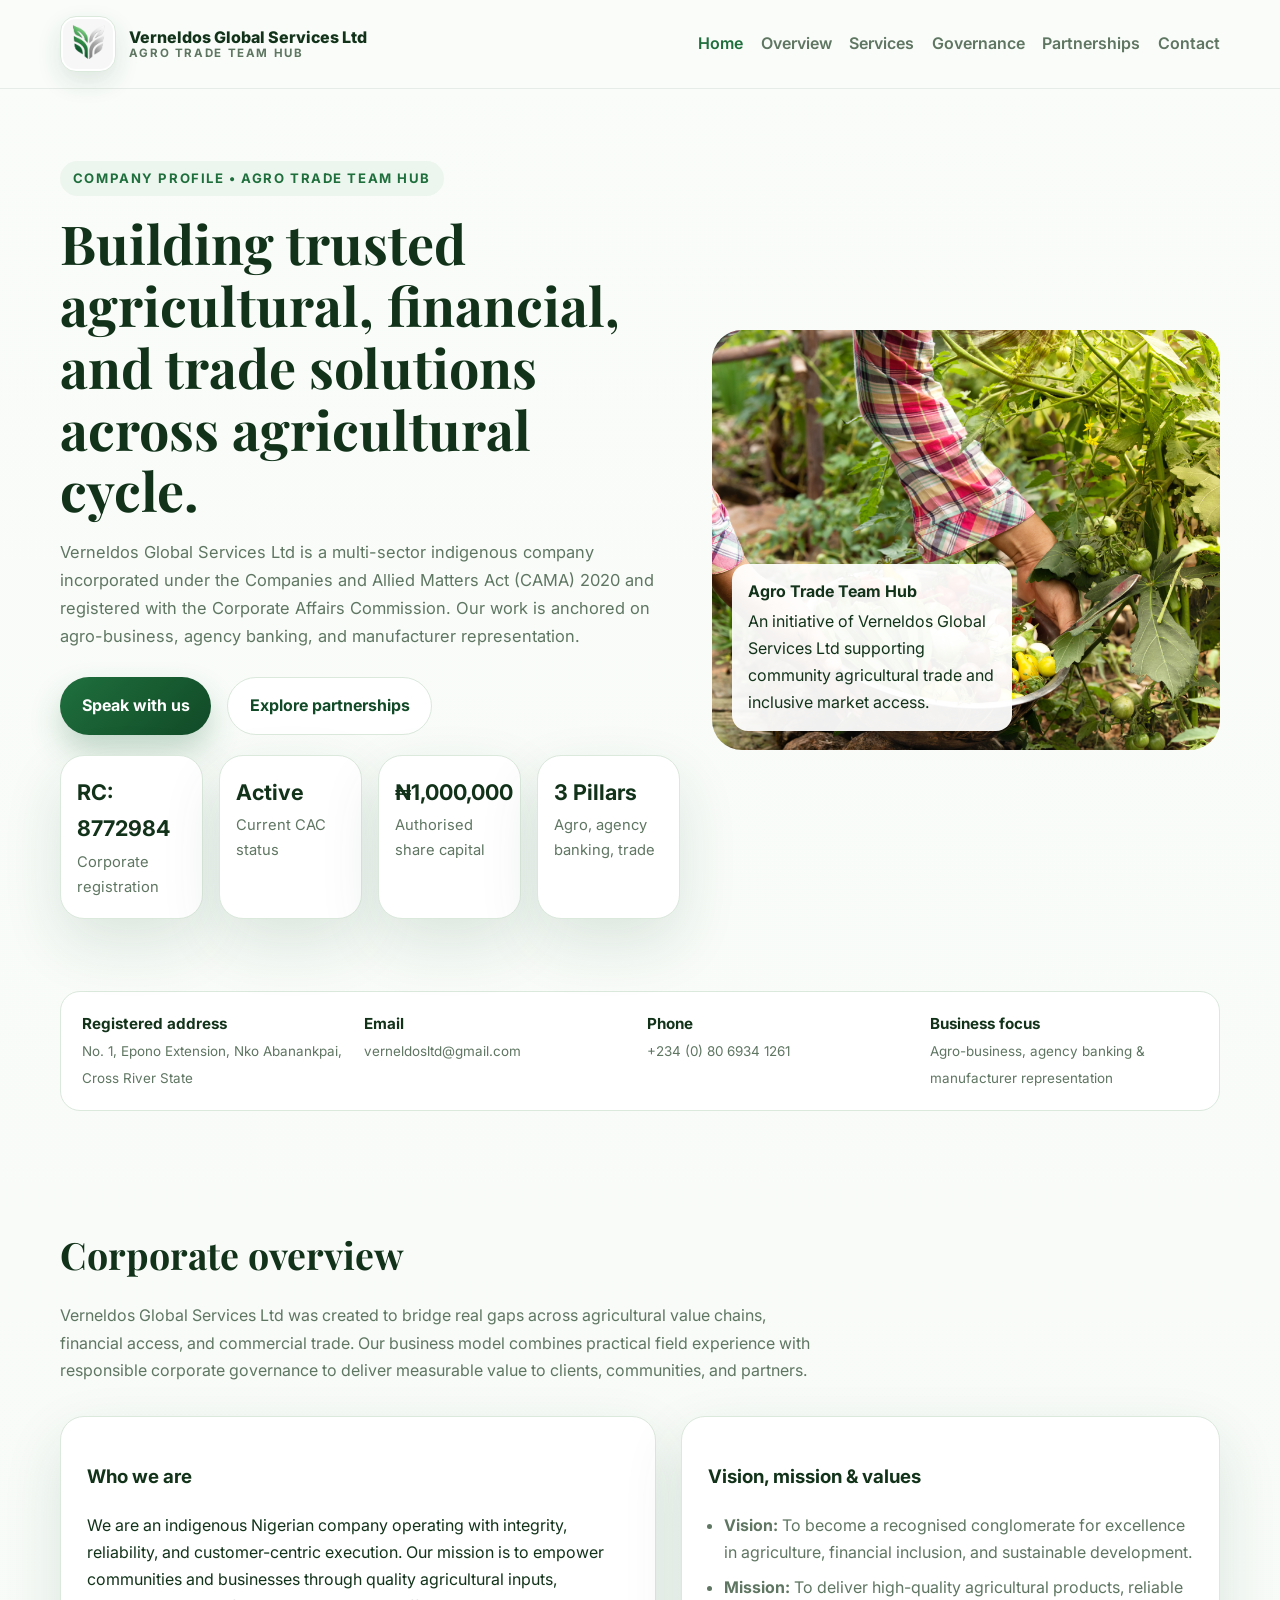
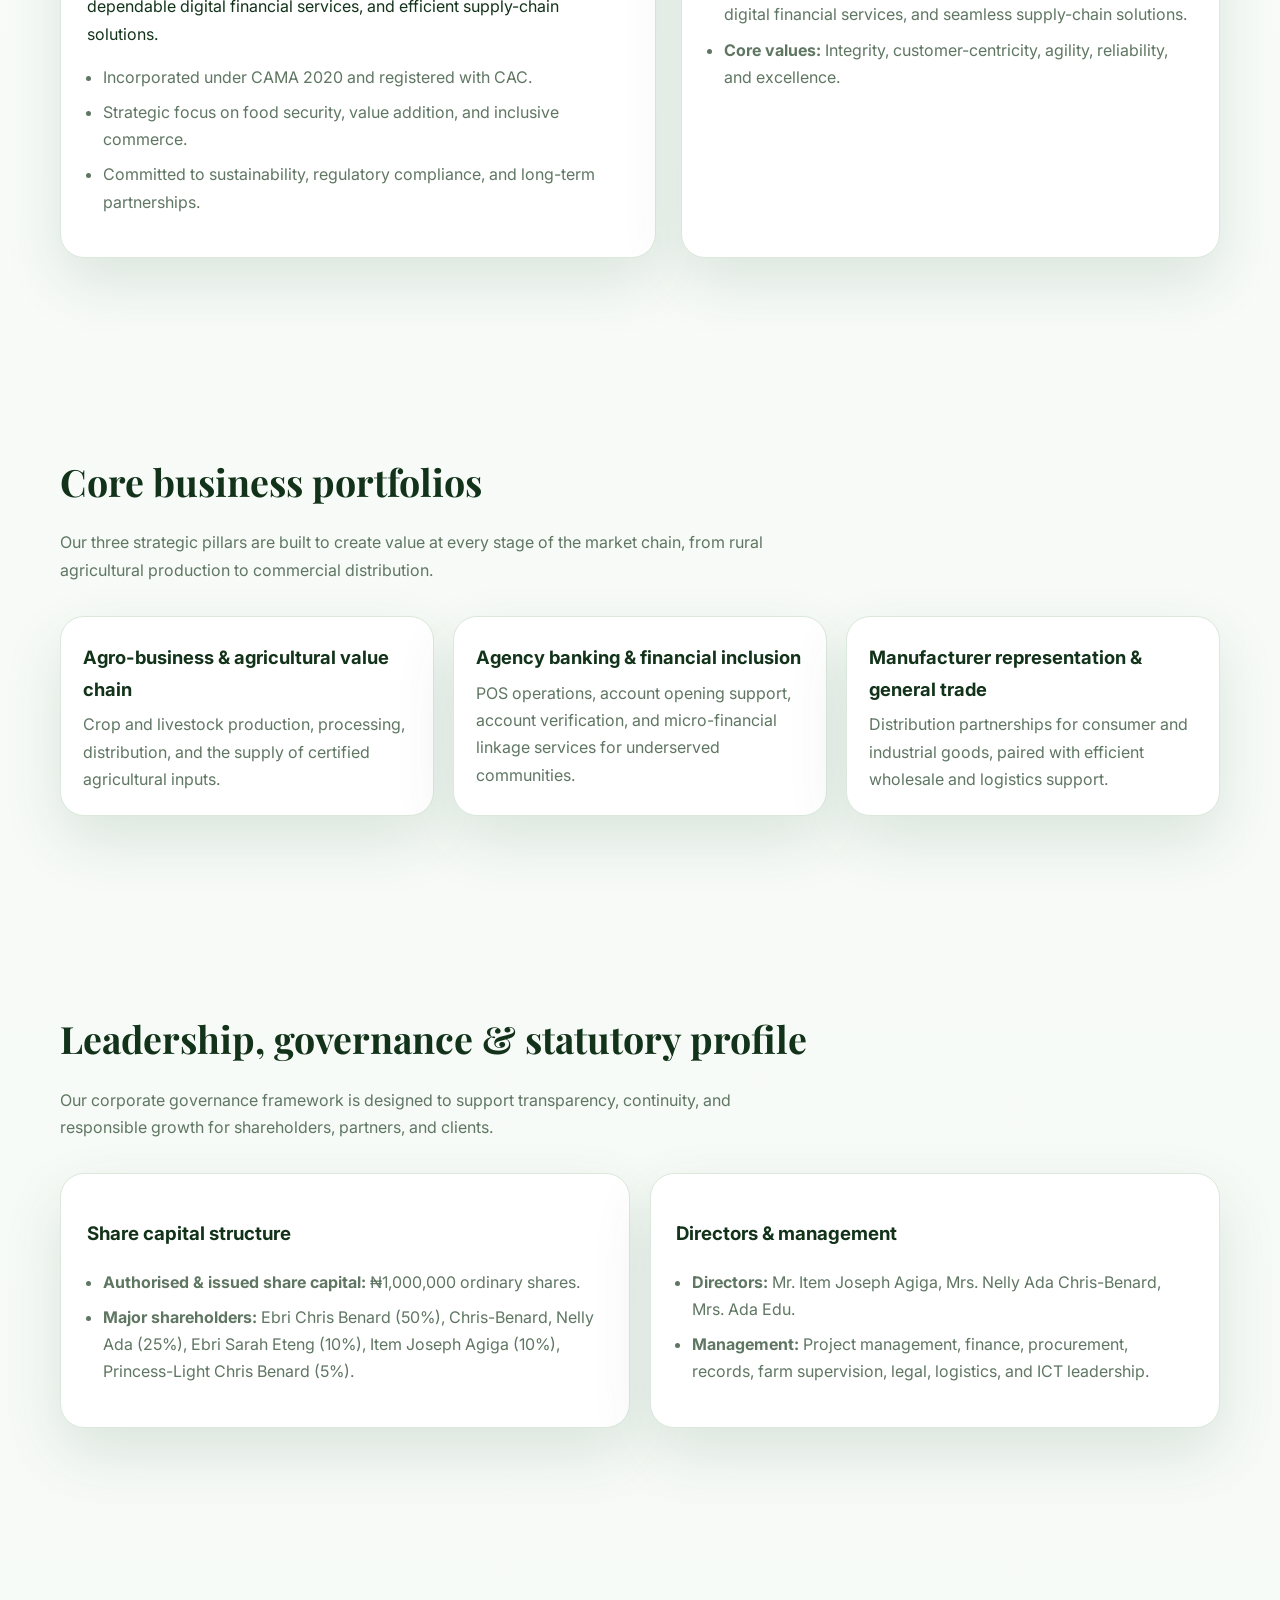
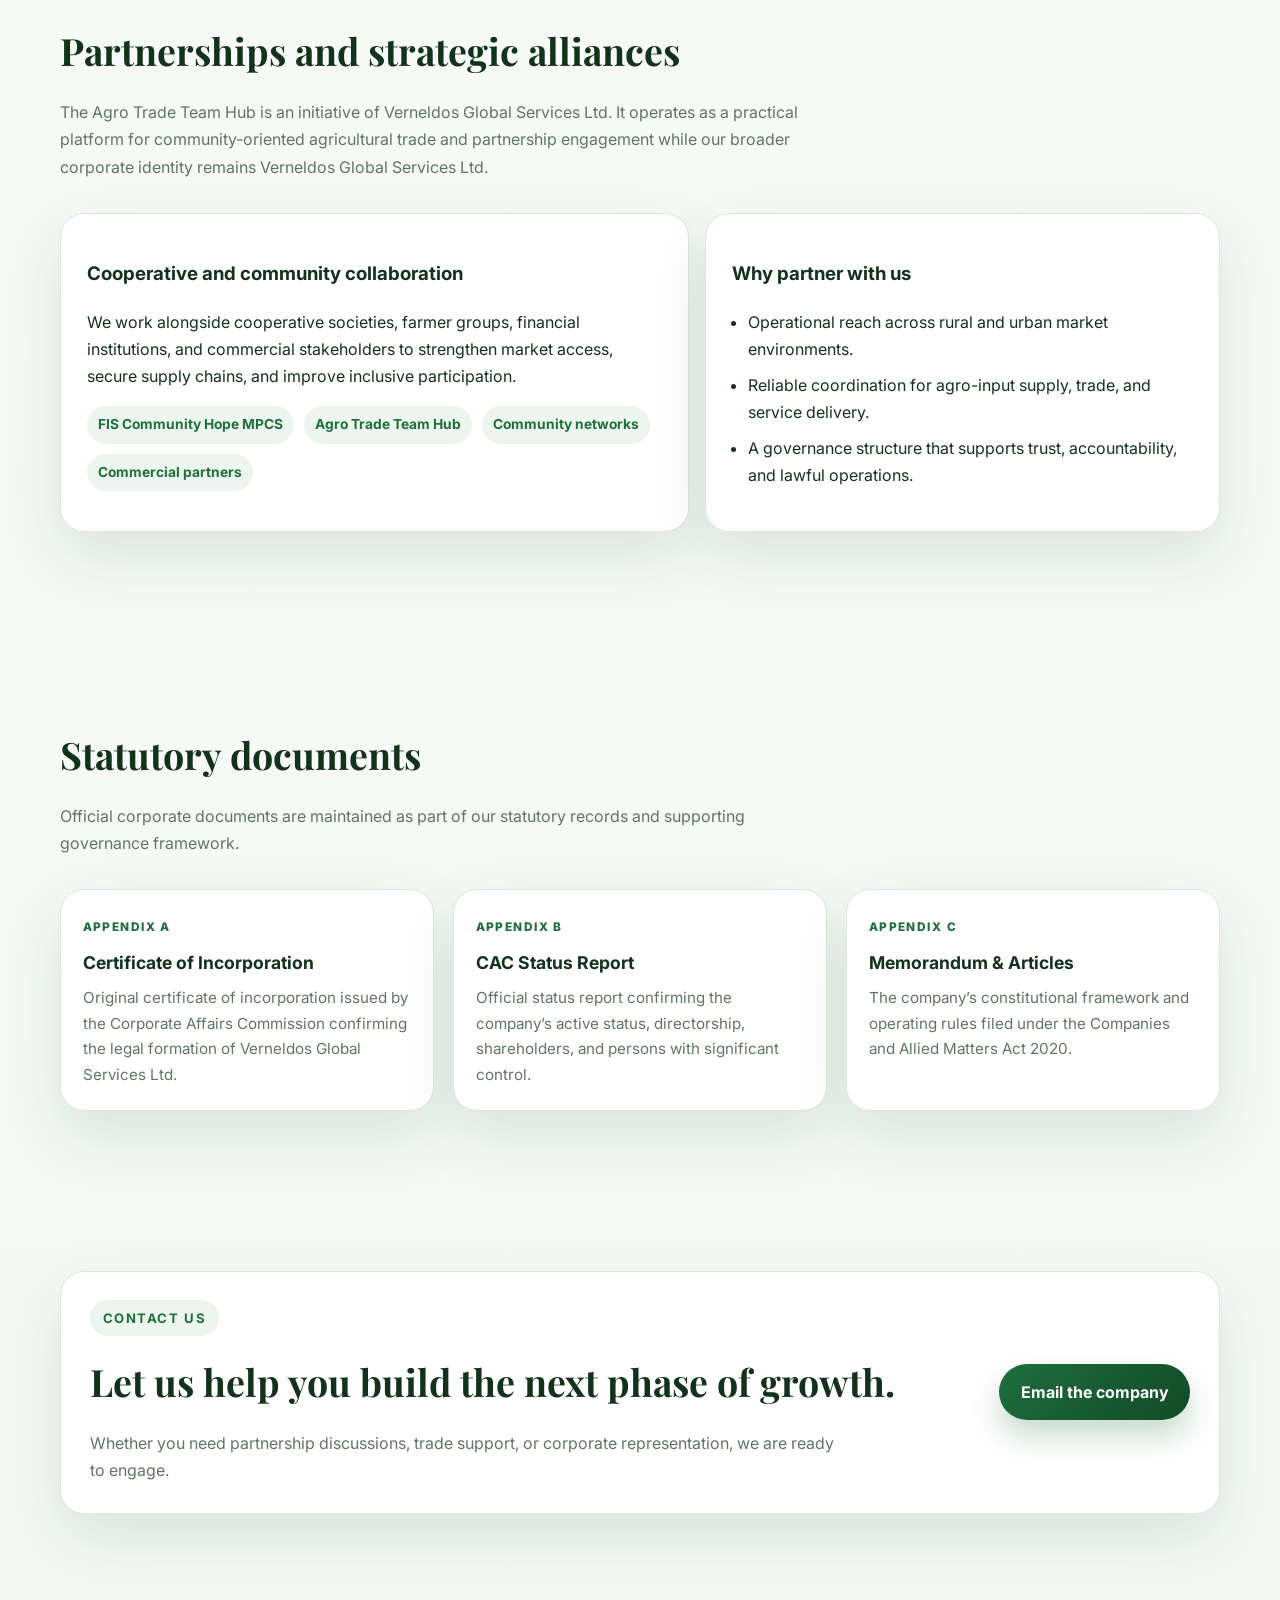
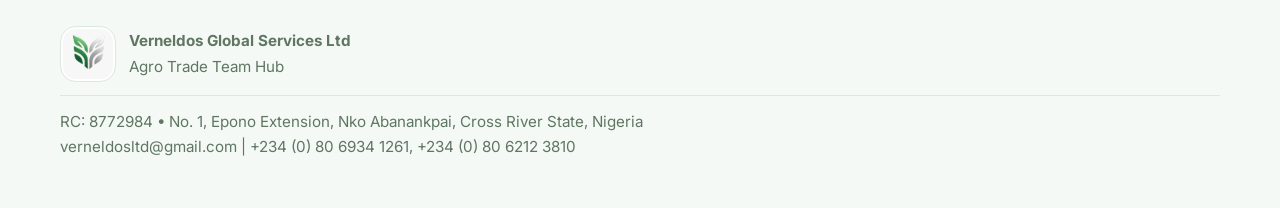
==== index.html @ ce50049f "upadate" ====
﻿<!DOCTYPE html>
<html lang="en">
  <head>
    <meta charset="UTF-8" />
    <meta name="viewport" content="width=device-width, initial-scale=1.0" />
    <meta
      name="description"
      content="Verneldos Global Services Ltd is a Nigerian multi-sector company focused on agro-business, agency banking, and manufacturer representation."
    />
    <title>Verneldos Global Services Ltd</title>
    <link rel="preconnect" href="https://fonts.googleapis.com" />
    <link rel="preconnect" href="https://fonts.gstatic.com" crossorigin />
    <link
      href="https://fonts.googleapis.com/css2?family=Inter:wght@400;500;600;700;800&family=Playfair+Display:wght@600;700;800&display=swap"
      rel="stylesheet"
    />
    <style>
      :root {
        --bg: #f5f9f5;
        --surface: #ffffff;
        --surface-2: #edf6ee;
        --text: #12331a;
        --muted: #5f7662;
        --primary: #1f6f3d;
        --primary-dark: #114a27;
        --accent: #d19d2b;
        --border: #dbe8dc;
        --shadow: 0 24px 60px rgba(17, 74, 39, 0.12);
      }

      * { box-sizing: border-box; }
      html { scroll-behavior: smooth; }
      body {
        margin: 0;
        font-family: "Inter", sans-serif;
        color: var(--text);
        background: linear-gradient(180deg, #f9fcf9 0%, var(--bg) 100%);
        line-height: 1.7;
      }
      a { color: inherit; text-decoration: none; }
      img { display: block; max-width: 100%; }
      .container { width: min(1160px, calc(100% - 2rem)); margin: 0 auto; }
      .section { padding: 5rem 0; }
      .section-title {
        font-family: "Playfair Display", serif;
        font-size: clamp(1.7rem, 3vw, 2.35rem);
        margin-bottom: 0.75rem;
      }
      .section-intro {
        color: var(--muted);
        max-width: 760px;
        margin-bottom: 2rem;
      }
      .btn {
        display: inline-flex;
        align-items: center;
        justify-content: center;
        gap: 0.45rem;
        border-radius: 999px;
        padding: 0.9rem 1.35rem;
        font-weight: 700;
        transition: transform 0.25s ease, box-shadow 0.25s ease; 
      }
      .btn:hover { transform: translateY(-2px); }
      .btn-primary {
        background: linear-gradient(135deg, var(--primary) 0%, var(--primary-dark) 100%);
        color: #fff;
        box-shadow: 0 16px 30px rgba(31, 111, 61, 0.25);
      }
      .btn-outline {
        border: 1px solid var(--border);
        color: var(--primary-dark);
        background: #fff;
      }
      .site-header {
        position: sticky;
        top: 0;
        z-index: 50;
        background: rgba(249, 252, 249, 0.92);
        backdrop-filter: blur(16px);
        border-bottom: 1px solid rgba(18, 51, 26, 0.08);
      }
      .nav-bar { display: flex; align-items: center; justify-content: space-between; padding: 1rem 0; }
      .brand { display: flex; align-items: center; gap: 0.8rem; }
      .brand-mark {
        width: 56px; height: 56px; border-radius: 16px; object-fit: cover; border: 1px solid var(--border); background: #fff; padding: 2px; box-shadow: 0 10px 24px rgba(17, 74, 39, 0.12);
      }
      .brand-text { font-weight: 800; line-height: 1.15; }
      .brand-text span { display:block; font-size: 0.72rem; text-transform: uppercase; letter-spacing: 0.14em; color: var(--muted); font-weight: 700; }
      .nav-links { display: flex; gap: 1.1rem; align-items: center; }
      .nav-links a { color: var(--muted); font-weight: 600; }
      .nav-links a:hover, .nav-links a.active { color: var(--primary); }
      .menu-toggle { display:none; background:none; border:none; font-size:1.4rem; cursor:pointer; }
      .info-list { padding-left: 1rem; color: var(--muted); }
      .info-list li { margin-bottom: 0.5rem; }
      .hero { padding: 4.5rem 0 2.5rem; }
      .hero-grid { display:grid; gap:2rem; align-items:center; grid-template-columns: 1.1fr 0.9fr; }
      .eyebrow {
        display:inline-flex; align-items:center; gap:0.45rem; padding:0.4rem 0.8rem; border-radius:999px; background: var(--surface-2); color: var(--primary);
        font-size: 0.82rem; font-weight: 700; text-transform: uppercase; letter-spacing: 0.12em;
      }
      .hero h1 { font-family: "Playfair Display", serif; font-size: clamp(2.2rem, 4.2vw, 3.6rem); margin: 1rem 0 1rem; line-height: 1.15; }
      .hero p { color: var(--muted); font-size: 1.03rem; max-width: 640px; }
      .hero-actions { display:flex; gap: 1rem; flex-wrap: wrap; margin-top: 1.7rem; }
      .hero-card, .info-card, .pillar-card, .doc-card, .team-card, .contact-panel, .stat-card {
        background: var(--surface); border: 1px solid var(--border); border-radius: 24px; box-shadow: var(--shadow);
      }
      .hero-visual { position: relative; overflow: hidden; border-radius: 30px; }
      .hero-visual img { width:100%; height:100%; object-fit:cover; min-height: 420px; }
      .hero-badge {
        position:absolute; left:1.2rem; bottom:1.2rem; background: rgba(255,255,255,0.94); padding: 0.9rem 1rem; border-radius: 16px; max-width: 280px;
      }
      .hero-badge strong { display:block; margin-bottom:0.15rem; }
      .quick-strip {
        margin: 2rem 0 0; padding: 1.2rem 1.3rem; background: var(--surface); border:1px solid var(--border); border-radius: 20px; display:grid; gap:0.9rem; grid-template-columns: repeat(4, minmax(0,1fr));
      }
      .quick-strip div strong { display:block; font-size: 0.95rem; }
      .quick-strip div span { font-size: 0.84rem; color: var(--muted); }
      .stats-grid { display:grid; gap:1rem; grid-template-columns: repeat(4, minmax(0,1fr)); margin-top: 1.25rem; }
      .stat-card { padding: 1.1rem 1rem; }
      .stat-card h3 { margin: 0 0 0.2rem; font-size: 1.35rem; }
      .stat-card p { margin:0; color:var(--muted); font-size:0.92rem; }
      .grid-2 { display:grid; gap:1.6rem; grid-template-columns: 1.05fr 0.95fr; margin-top: 2rem; }
      .info-card { padding: 1.6rem; }
      .info-list { padding-left: 1rem; color:var(--muted); }
      .info-list li { margin-bottom: 0.5rem; }
      .pillars { display:grid; gap:1.2rem; grid-template-columns: repeat(3, minmax(0,1fr)); }
      .pillar-card { padding: 1.35rem; }
      .pillar-card h3 { margin: 0.25rem 0 0.4rem; font-size: 1.15rem; }
      .pillar-card p { margin:0; color:var(--muted); }
      .pillars-2 { display:grid; gap:1.2rem; grid-template-columns: repeat(2, minmax(0,1fr)); }
      .team-grid { display:grid; gap:1.2rem; grid-template-columns: repeat(3, minmax(0,1fr)); }
      .team-card { overflow:hidden; }
      .team-card img { aspect-ratio: 4/5; object-fit: cover; }
      .team-card .card-body { padding: 1rem 1rem 1.15rem; }
      .team-card h3 { margin:0 0 0.2rem; font-size:1.08rem; }
      .team-card p { margin:0; color:var(--muted); font-size:0.92rem; }
      .docs-grid { display:grid; gap:1.2rem; grid-template-columns: repeat(3, minmax(0,1fr)); }
      .doc-card { padding: 1.35rem; }
      .doc-card .tag { display:inline-block; font-size:0.74rem; color: var(--primary); text-transform:uppercase; letter-spacing:0.12em; font-weight:800; margin-bottom: 0.65rem; }
      .doc-card h3 { margin:0 0 0.45rem; font-size:1.1rem; }
      .doc-card p { margin:0; color: var(--muted); font-size:0.95rem; }
      .contact-panel { padding: 1.8rem; display:grid; gap:1rem; grid-template-columns: 1fr auto; align-items:center; }
      .contact-panel .btn { min-width: 180px; }
      footer { padding: 2rem 0 3rem; color: var(--muted); font-size: 0.95rem; }
      .footer-line { margin-top: 0.8rem; padding-top: 0.8rem; border-top: 1px solid var(--border); }
      .footer-brand { display: flex; align-items: center; gap: 0.8rem; margin-bottom: 0.75rem; }
      .footer-brand img { width: 56px; height: 56px; border-radius: 16px; object-fit: cover; border: 1px solid var(--border); background: #fff; padding: 2px; }
      .muted { color: var(--muted); }
      .list-check { padding-left: 1rem; }
      .list-check li { margin-bottom: 0.55rem; }
      .partner-banner { display:grid; gap:1rem; grid-template-columns: 1.1fr 0.9fr; align-items:center; }
      .partner-banner .info-card { height:100%; }
      .partner-badges { display:flex; flex-wrap:wrap; gap:0.6rem; }
      .partner-badges span { display:inline-block; padding:0.45rem 0.7rem; border-radius:999px; background: var(--surface-2); color: var(--primary); font-size: 0.86rem; font-weight:700; }
      @media (max-width: 900px) {
        .hero-grid, .grid-2, .partner-banner, .contact-panel { grid-template-columns: 1fr; }
        .pillars, .team-grid, .docs-grid, .stats-grid, .quick-strip { grid-template-columns: repeat(2, minmax(0,1fr)); }
        .nav-links { display:none; }
        .nav-links.open { display:flex; flex-direction:column; position:absolute; top:4.8rem; right:1rem; background:#fff; padding:1rem; border:1px solid var(--border); border-radius:16px; box-shadow: var(--shadow); }
        .menu-toggle { display:block; }
      }
      @media (max-width: 640px) {
        .pillars, .team-grid, .docs-grid, .stats-grid, .quick-strip { grid-template-columns: 1fr; }
        .hero { padding-top: 2rem; }
        .hero-visual img { min-height: 320px; }
        .nav-bar { padding: 0.8rem 0; }
      }
    </style>
  </head>
  <body>
    <header class="site-header">
      <div class="container">
        <nav class="nav-bar" aria-label="Main navigation">
          <a class="brand" href="index.html">
            <img class="brand-mark" src="images/v1.jpeg" alt="Verneldos Global Services Ltd logo" />
            <div class="brand-text">
              Verneldos Global Services Ltd
              <span>Agro Trade Team Hub</span>
            </div>
          </a>
          <button class="menu-toggle" aria-label="Toggle menu" onclick="document.querySelector('.nav-links').classList.toggle('open')">☰</button>
          <div class="nav-links">
            <a class="active" href="index.html">Home</a>
            <a href="#overview">Overview</a>
            <a href="#services">Services</a>
            <a href="#governance">Governance</a>
            <a href="partnership.html">Partnerships</a>
            <a href="#contact">Contact</a>
          </div>
        </nav>
      </div>
    </header>

    <main>
      <section class="hero">
        <div class="container hero-grid">
          <div>
            <span class="eyebrow">Company Profile • Agro Trade Team Hub</span>
            <h1>Building trusted agricultural, financial, and trade solutions across agricultural cycle.</h1>
            <p>
              Verneldos Global Services Ltd is a multi-sector indigenous company incorporated under the Companies and Allied Matters Act (CAMA) 2020 and registered with the Corporate Affairs Commission. Our work is anchored on agro-business, agency banking, and manufacturer representation.
            </p>
            <div class="hero-actions">
              <a class="btn btn-primary" href="#contact">Speak with us</a>
              <a class="btn btn-outline" href="partnership.html">Explore partnerships</a>
            </div>
            <div class="stats-grid">
              <div class="stat-card">
                <h3>RC: 8772984</h3>
                <p>Corporate registration</p>
              </div>
              <div class="stat-card">
                <h3>Active</h3>
                <p>Current CAC status</p>
              </div>
              <div class="stat-card">
                <h3>₦1,000,000</h3>
                <p>Authorised share capital</p>
              </div>
              <div class="stat-card">
                <h3>3 Pillars</h3>
                <p>Agro, agency banking, trade</p>
              </div>
            </div>
          </div>
          <div class="hero-visual">
            <img src="images/aa2.png" alt="Verneldos Global Services Ltd team and agricultural business operations" />
            <div class="hero-badge">
              <strong>Agro Trade Team Hub</strong>
              An initiative of Verneldos Global Services Ltd supporting community 
              agricultural trade and inclusive market access.
            </div>
          </div>
        </div>
      </section>

      <section class="container">
        <div class="quick-strip">
          <div>
            <strong>Registered address</strong>
            <span>No. 1, Epono Extension, Nko Abanankpai, Cross River State</span>
          </div>
          <div>
            <strong>Email</strong>
            <span>verneldosltd@gmail.com</span>
          </div>
          <div>
            <strong>Phone</strong>
            <span>+234 (0) 80 6934 1261</span>
          </div>
          <div>
            <strong>Business focus</strong>
            <span>Agro-business, agency banking & manufacturer representation</span>
          </div>
        </div>
      </section>

      <section class="section" id="overview">
        <div class="container">
          <h2 class="section-title">Corporate overview</h2>
          <p class="section-intro">
            Verneldos Global Services Ltd was created to bridge real gaps across agricultural value chains, financial access, and commercial trade. Our business model combines practical field experience with responsible corporate governance to deliver measurable value to clients, communities, and partners.
          </p>
          <div class="grid-2">
            <div class="info-card">
              <h3>Who we are</h3>
              <p>
                We are an indigenous Nigerian company operating with integrity, reliability, and customer-centric execution. Our mission is to empower communities and businesses through quality agricultural inputs, dependable digital financial services, and efficient supply-chain solutions.
              </p>
              <ul class="info-list">
                <li>Incorporated under CAMA 2020 and registered with CAC.</li>
                <li>Strategic focus on food security, value addition, and inclusive commerce.</li>
                <li>Committed to sustainability, regulatory compliance, and long-term partnerships.</li>
              </ul>
            </div>
            <div class="info-card">
              <h3>Vision, mission & values</h3>
              <ul class="info-list">
                <li><strong>Vision:</strong> To become a recognised conglomerate for excellence in agriculture, financial inclusion, and sustainable development.</li>
                <li><strong>Mission:</strong> To deliver high-quality agricultural products, reliable digital financial services, and seamless supply-chain solutions.</li>
                <li><strong>Core values:</strong> Integrity, customer-centricity, agility, reliability, and excellence.</li>
              </ul>
            </div>
          </div>
        </div>
      </section>

      <section class="section" id="services">
        <div class="container">
          <h2 class="section-title">Core business portfolios</h2>
          <p class="section-intro">Our three strategic pillars are built to create value at every stage of the market chain, from rural agricultural production to commercial distribution.</p>
          <div class="pillars">
            <article class="pillar-card">
              <h3>Agro-business & agricultural value chain</h3>
              <p>Crop and livestock production, processing, distribution, and the supply of certified agricultural inputs.</p>
            </article>
            <article class="pillar-card">
              <h3>Agency banking & financial inclusion</h3>
              <p>POS operations, account opening support, account verification, and micro-financial linkage services for underserved communities.</p>
            </article>
            <article class="pillar-card">
              <h3>Manufacturer representation & general trade</h3>
              <p>Distribution partnerships for consumer and industrial goods, paired with efficient wholesale and logistics support.</p>
            </article>
          </div>
        </div>
      </section>

      <section class="section" id="governance">
        <div class="container">
          <h2 class="section-title">Leadership, governance & statutory profile</h2>
          <p class="section-intro">
            Our corporate governance framework is designed to support transparency, continuity, and responsible growth for shareholders, partners, and clients.
          </p>
          <div class="pillars-2">
            <div class="info-card">
              <h3>Share capital structure</h3>
              <ul class="info-list">
                <li><strong>Authorised & issued share capital:</strong> ₦1,000,000 ordinary shares.</li>
                <li><strong>Major shareholders:</strong> Ebri Chris Benard (50%), Chris-Benard, Nelly Ada (25%), Ebri Sarah Eteng (10%), Item Joseph Agiga (10%), Princess-Light Chris Benard (5%).</li>
              </ul>
            </div>
            <div class="info-card">
              <h3>Directors & management</h3>
              <ul class="info-list">
                <li><strong>Directors:</strong> Mr. Item Joseph Agiga, Mrs. Nelly Ada Chris-Benard, Mrs. Ada Edu.</li>
                <li><strong>Management:</strong> Project management, finance, procurement, records, farm supervision, legal, logistics, and ICT leadership.</li>
              </ul>
            </div>
          </div>
        </div>
      </section>

      <section class="section">
        <div class="container">
          <h2 class="section-title">Partnerships and strategic alliances</h2>
          <p class="section-intro">
            The Agro Trade Team Hub is an initiative of Verneldos Global Services Ltd. It operates as a practical platform for community-oriented agricultural trade and partnership engagement while our broader corporate identity remains Verneldos Global Services Ltd.
          </p>
          <div class="partner-banner">
            <div class="info-card">
              <h3>Cooperative and community collaboration</h3>
              <p>
                We work alongside cooperative societies, farmer groups, financial institutions, and commercial stakeholders to strengthen market access, secure supply chains, and improve inclusive participation.
              </p>
              <div class="partner-badges">
                <span>FIS Community Hope MPCS</span>
                <span>Agro Trade Team Hub</span>
                <span>Community networks</span>
                <span>Commercial partners</span>
              </div>
            </div>
            <div class="info-card">
              <h3>Why partner with us</h3>
              <ul class="list-check">
                <li>Operational reach across rural and urban market environments.</li>
                <li>Reliable coordination for agro-input supply, trade, and service delivery.</li>
                <li>A governance structure that supports trust, accountability, and lawful operations.</li>
              </ul>
            </div>
          </div>
        </div>
      </section>

      <section class="section" id="documents">
        <div class="container">
          <h2 class="section-title">Statutory documents</h2>
          <p class="section-intro">Official corporate documents are maintained as part of our statutory records and supporting governance framework.</p>
          <div class="docs-grid">
            <article class="doc-card">
              <div class="tag">Appendix A</div>
              <h3>Certificate of Incorporation</h3>
              <p>Original certificate of incorporation issued by the Corporate Affairs Commission confirming the legal formation of Verneldos Global Services Ltd.</p>
            </article>
            <article class="doc-card">
              <div class="tag">Appendix B</div>
              <h3>CAC Status Report</h3>
              <p>Official status report confirming the company’s active status, directorship, shareholders, and persons with significant control.</p>
            </article>
            <article class="doc-card">
              <div class="tag">Appendix C</div>
              <h3>Memorandum & Articles</h3>
              <p>The company’s constitutional framework and operating rules filed under the Companies and Allied Matters Act 2020.</p>
            </article>
          </div>
        </div>
      </section>

      <section class="section" id="contact">
        <div class="container">
          <div class="contact-panel">
            <div>
              <span class="eyebrow">Contact us</span>
              <h2 class="section-title" style="margin-top:0.9rem;">Let us help you build the next phase of growth.</h2>
              <p class="section-intro" style="margin-bottom:0;">Whether you need partnership discussions, trade support, or corporate representation, we are ready to engage.</p>
            </div>
            <a class="btn btn-primary" href="mailto:verneldosltd@gmail.com">Email the company</a>
          </div>
        </div>
      </section>
    </main>

    <footer>
      <div class="container">
        <div class="footer-brand">
          <img src="images/v1.jpeg" alt="Verneldos Global Services Ltd logo" />
          <div>
            <strong>Verneldos Global Services Ltd</strong><br />
            Agro Trade Team Hub
          </div>
        </div>
        <div class="footer-line">
          RC: 8772984 • No. 1, Epono Extension, Nko Abanankpai, Cross River State, Nigeria<br />
          verneldosltd@gmail.com | +234 (0) 80 6934 1261, +234 (0) 80 6212 3810
        </div>
      </div>
    </footer>

    <script>
      const toggle = document.querySelector('.menu-toggle');
      const links = document.querySelector('.nav-links');
      if (toggle && links) {
        toggle.addEventListener('click', () => {
          links.classList.toggle('open');
        });
      }
    </script>
  </body>
</html>
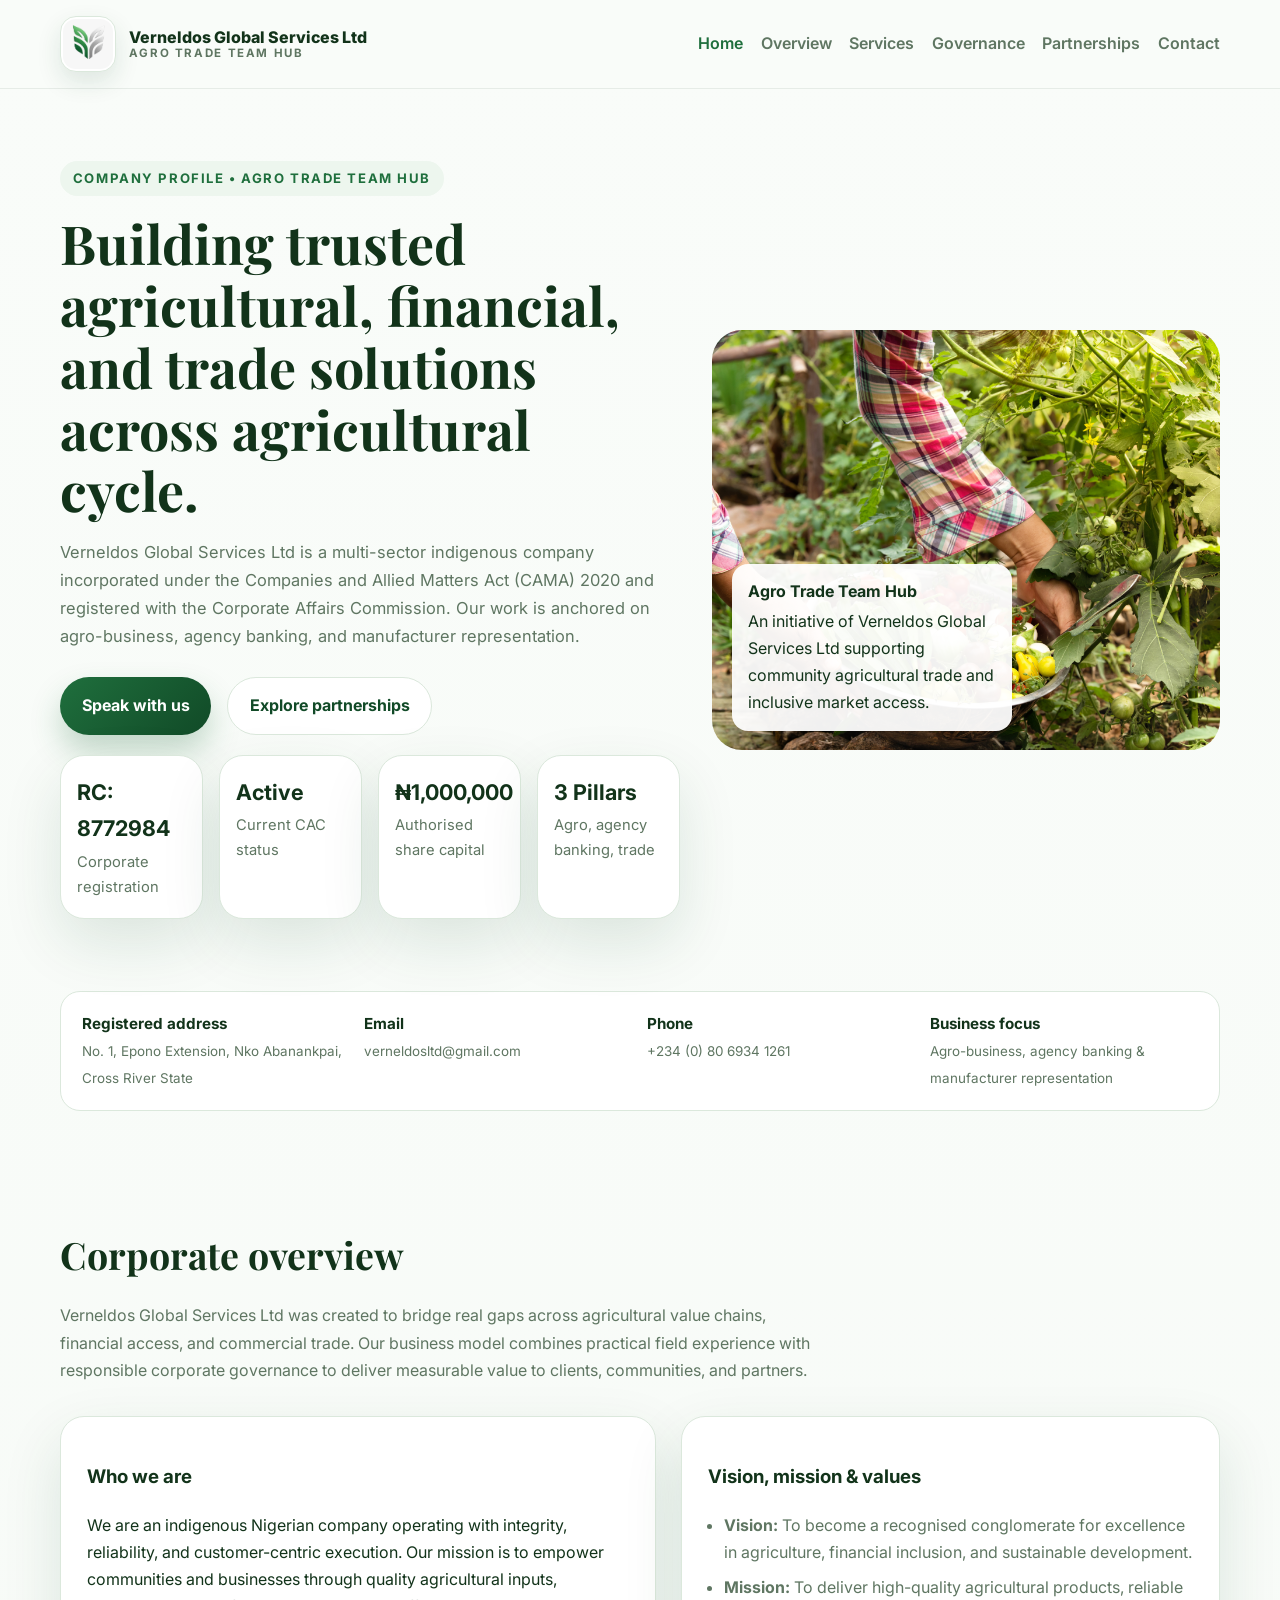
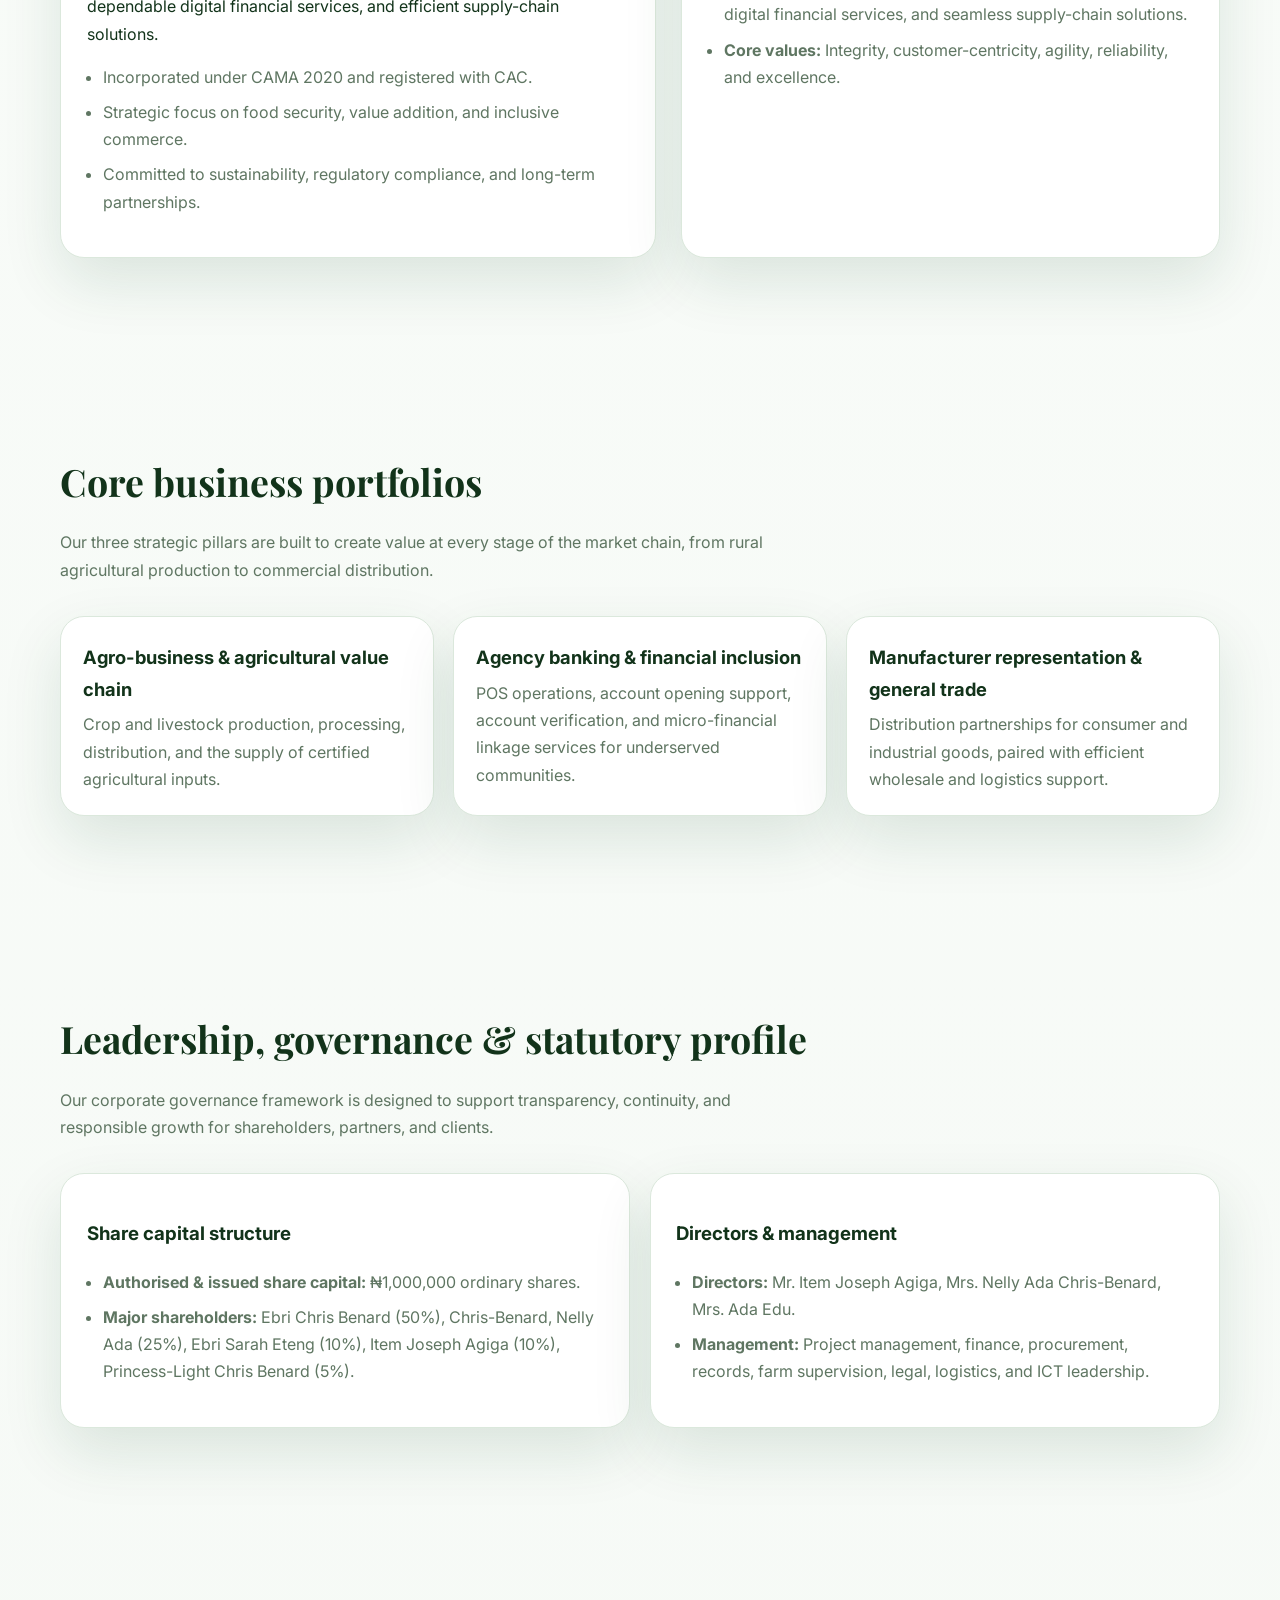
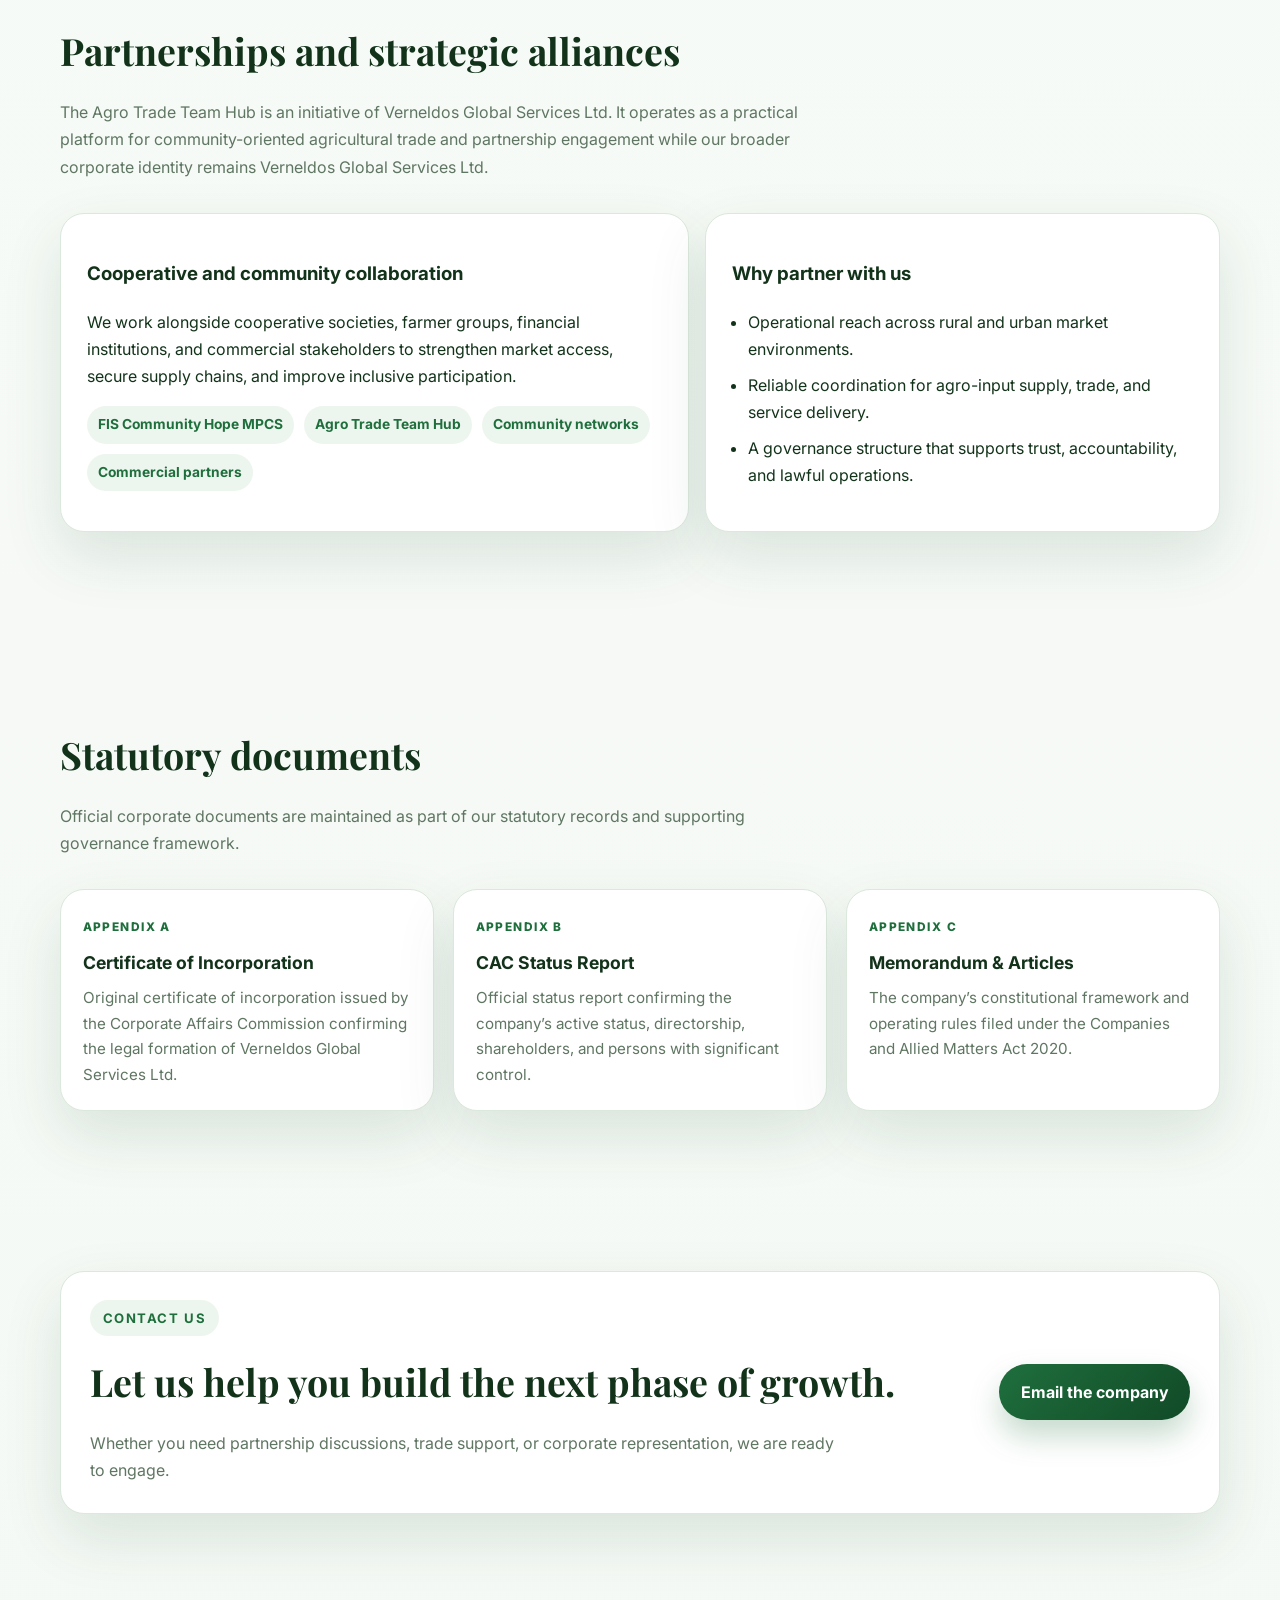
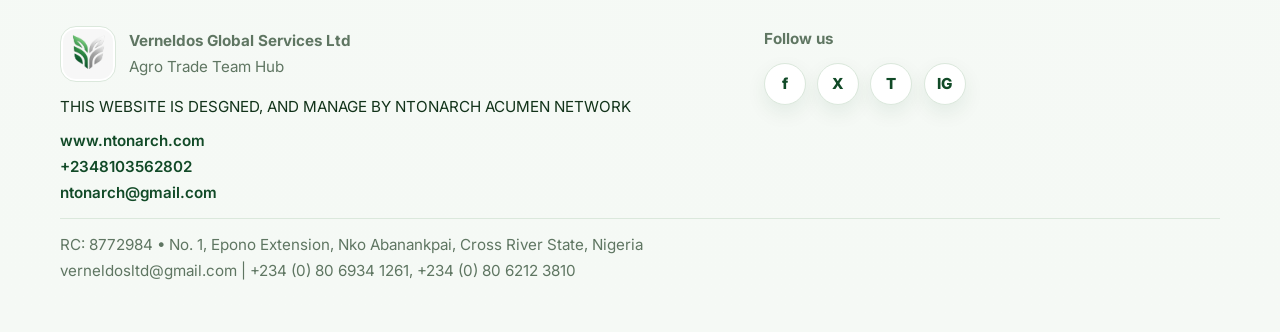
==== commit e73fa9e3: "upadate" ====
--- a/index.html
+++ b/index.html
@@ -143,9 +143,20 @@
       .contact-panel { padding: 1.8rem; display:grid; gap:1rem; grid-template-columns: 1fr auto; align-items:center; }
       .contact-panel .btn { min-width: 180px; }
       footer { padding: 2rem 0 3rem; color: var(--muted); font-size: 0.95rem; }
+      .footer-grid { display:grid; gap:1.25rem; grid-template-columns: 1.2fr 0.8fr; align-items:start; }
       .footer-line { margin-top: 0.8rem; padding-top: 0.8rem; border-top: 1px solid var(--border); }
       .footer-brand { display: flex; align-items: center; gap: 0.8rem; margin-bottom: 0.75rem; }
       .footer-brand img { width: 56px; height: 56px; border-radius: 16px; object-fit: cover; border: 1px solid var(--border); background: #fff; padding: 2px; }
+      .footer-meta { color: var(--text); margin: 0.3rem 0 0.5rem; }
+      .footer-contact a { color: var(--primary-dark); font-weight: 600; }
+      .social-links { display:flex; flex-wrap:wrap; gap:0.7rem; margin-top:0.7rem; }
+      .social-btn {
+        display:inline-flex; align-items:center; justify-content:center;
+        width: 42px; height: 42px; border-radius: 999px; border: 1px solid var(--border);
+        background: var(--surface); color: var(--primary-dark); font-weight: 800; box-shadow: 0 8px 20px rgba(17,74,39,.08);
+        transition: transform 0.2s ease, box-shadow 0.2s ease;
+      }
+      .social-btn:hover { transform: translateY(-2px); box-shadow: 0 10px 24px rgba(17,74,39,.13); }
       .muted { color: var(--muted); }
       .list-check { padding-left: 1rem; }
       .list-check li { margin-bottom: 0.55rem; }
@@ -403,11 +414,30 @@
 
     <footer>
       <div class="container">
-        <div class="footer-brand">
-          <img src="images/v1.jpeg" alt="Verneldos Global Services Ltd logo" />
-          <div>
-            <strong>Verneldos Global Services Ltd</strong><br />
-            Agro Trade Team Hub
+        <div class="footer-grid">
+          <div>
+            <div class="footer-brand">
+              <img src="images/v1.jpeg" alt="Verneldos Global Services Ltd logo" />
+              <div>
+                <strong>Verneldos Global Services Ltd</strong><br />
+                Agro Trade Team Hub
+              </div>
+            </div>
+            <p class="footer-meta">THIS WEBSITE IS DESGNED, AND MANAGE BY NTONARCH ACUMEN NETWORK</p>
+            <div class="footer-contact">
+              <a href="https://www.ntonarch.com" target="_blank" rel="noopener noreferrer">www.ntonarch.com</a><br />
+              <a href="tel:+2348103562802">+2348103562802</a><br />
+              <a href="mailto:ntonarch@gmail.com">ntonarch@gmail.com</a>
+            </div>
+          </div>
+          <div>
+            <strong>Follow us</strong>
+            <div class="social-links">
+              <a class="social-btn" href="https://www.facebook.com" target="_blank" rel="noopener noreferrer" aria-label="Facebook">f</a>
+              <a class="social-btn" href="https://x.com" target="_blank" rel="noopener noreferrer" aria-label="X">X</a>
+              <a class="social-btn" href="https://www.tiktok.com" target="_blank" rel="noopener noreferrer" aria-label="TikTok">T</a>
+              <a class="social-btn" href="https://www.instagram.com" target="_blank" rel="noopener noreferrer" aria-label="Instagram">IG</a>
+            </div>
           </div>
         </div>
         <div class="footer-line">
